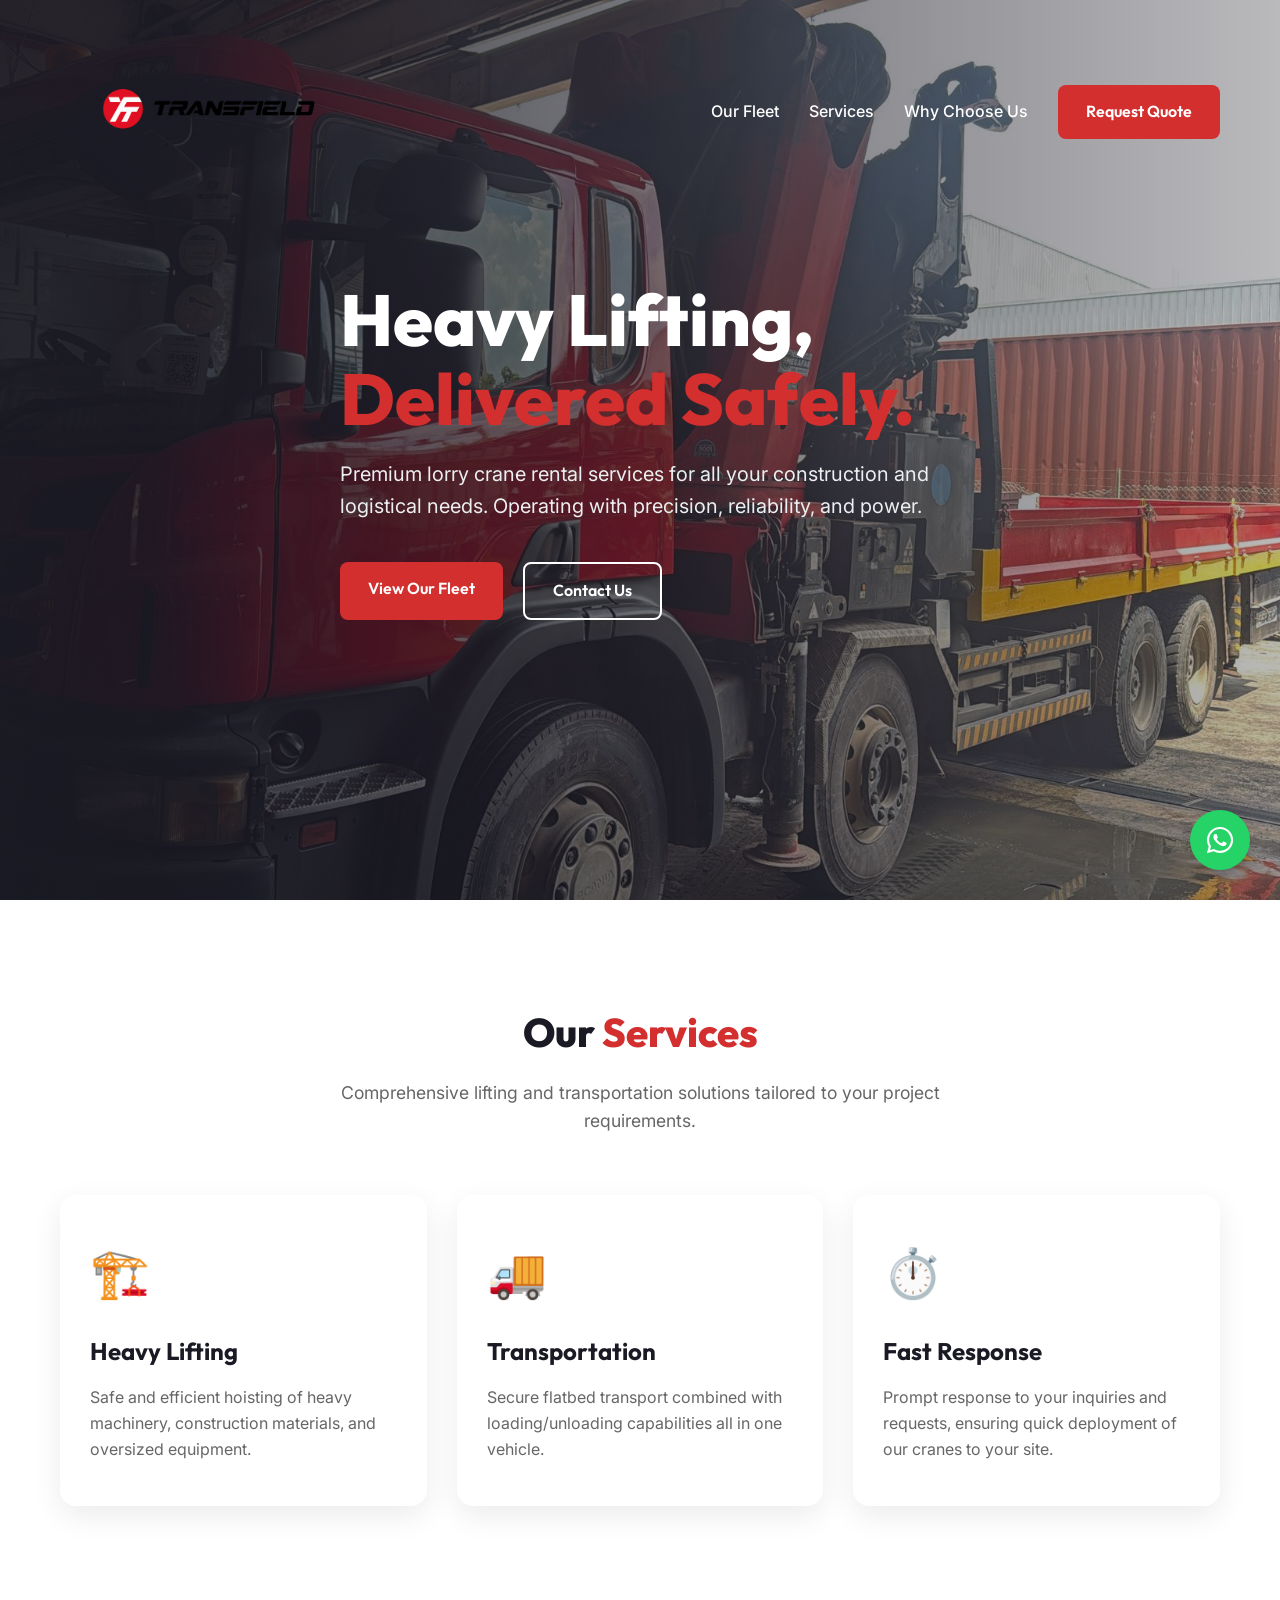
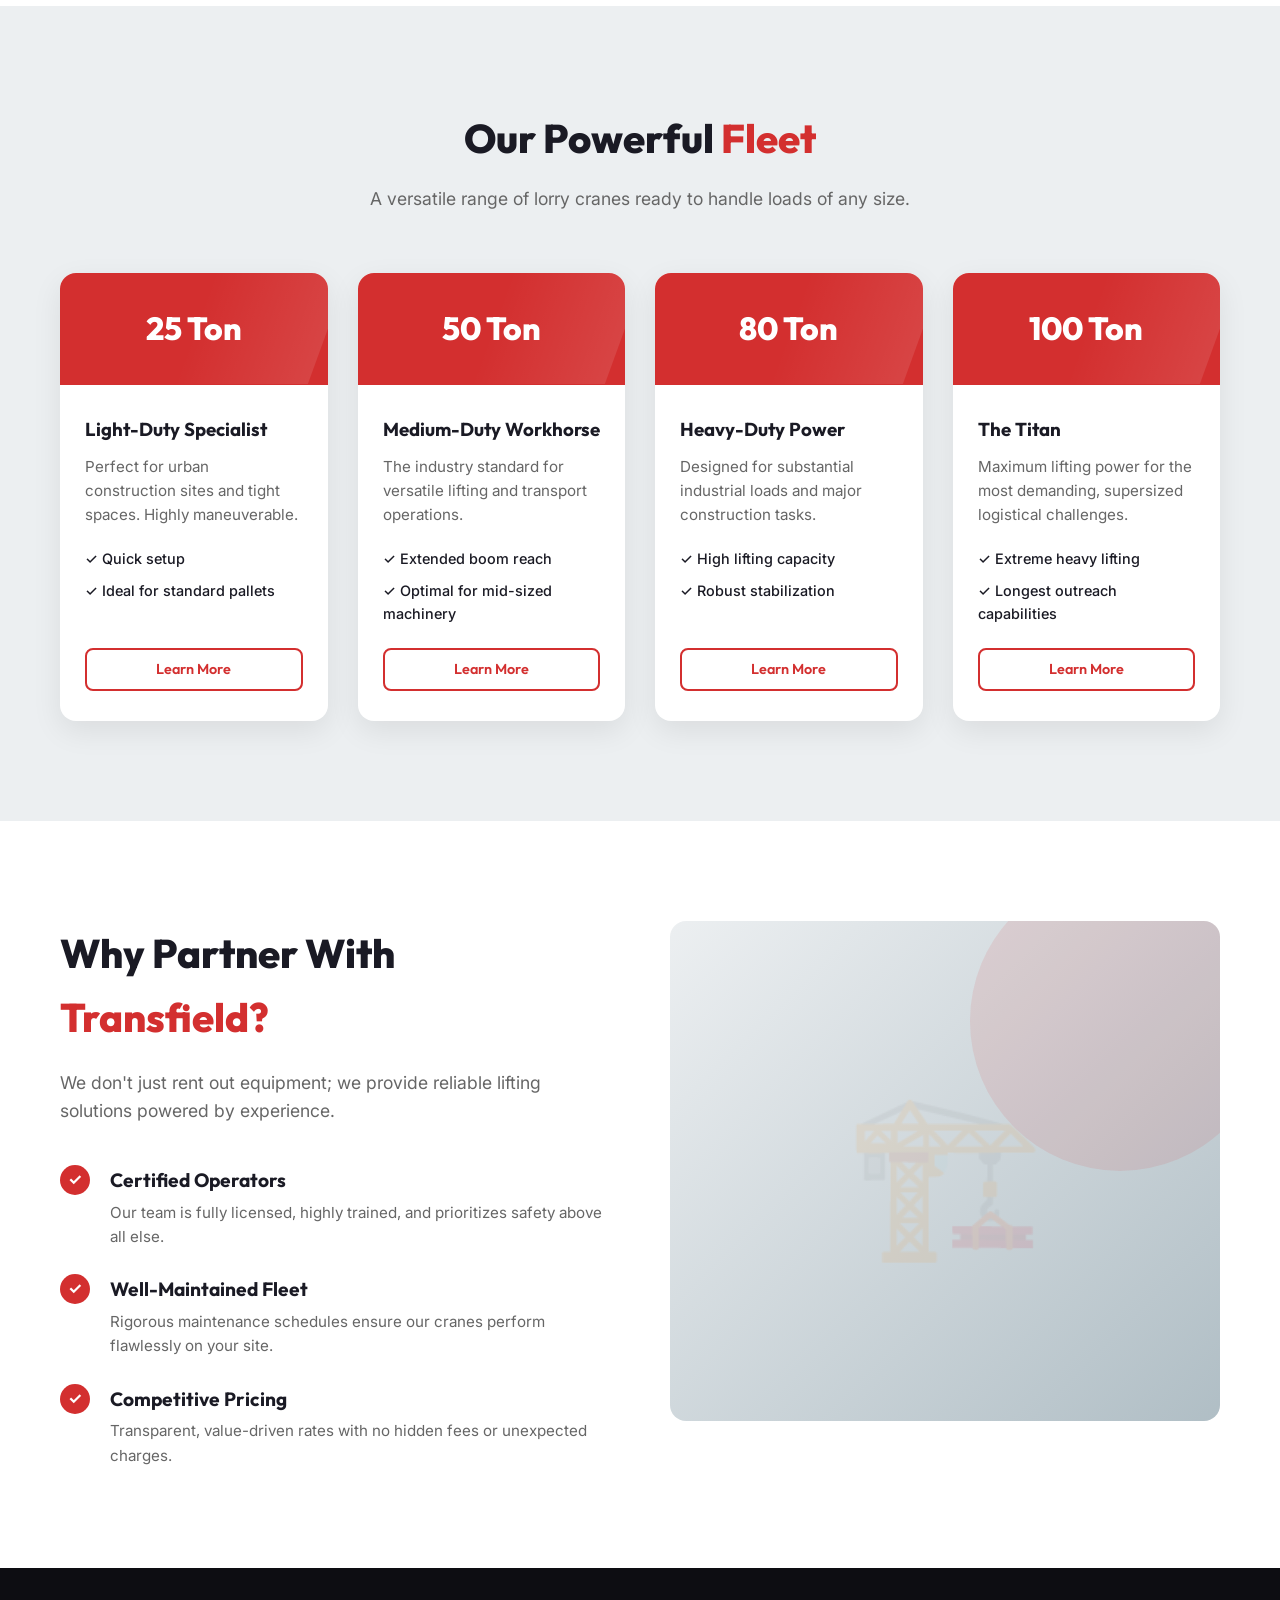
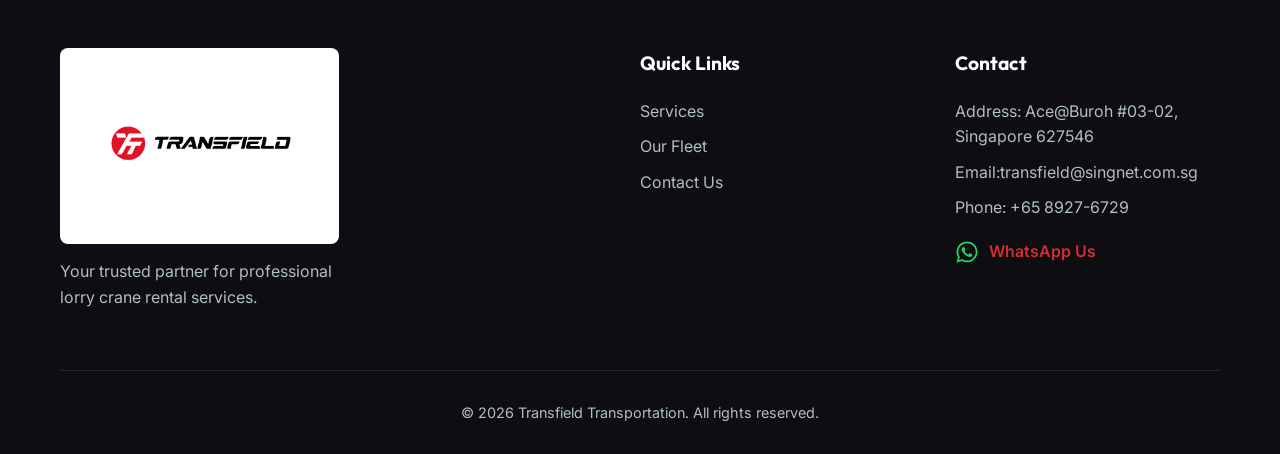
==== index.html @ 894b0e70 "Update index.html" ====
<!DOCTYPE html>
<html lang="en">

<head>
    <meta charset="UTF-8">
    <meta name="viewport" content="width=device-width, initial-scale=1.0">
    <title>Transfield Transportation - Premium Lorry Crane Rental</title>
    <meta name="description"
        content="Top-tier lorry crane rental services. We offer 25 Ton, 50 Ton, 80 Ton & 100 Ton lorry cranes for your heavy lifting and transportation needs.">
    <link
        href="https://fonts.googleapis.com/css2?family=Outfit:wght@300;400;600;800&family=Inter:wght@400;500;700&display=swap"
        rel="stylesheet">
    <link rel="icon" type="image/png" href="assets/Translogo.png">
    <link rel="stylesheet" href="styles.css">
</head>

<body>
    <!-- Navigation -->
    <nav class="navbar" id="navbar">
        <div class="container nav-container">
            <a href="index.html" class="logo">
                <img src="assets/Translogo.png" alt="Transfield Logo" class="logo-img">
            </a>
            <div class="nav-links">
                <a href="#fleet">Our Fleet</a>
                <a href="#services">Services</a>
                <a href="#why-us">Why Choose Us</a>
                <a href="quote.html" class="btn btn-primary">Request Quote</a>
            </div>
            <div class="hamburger" id="hamburger">
                <span></span>
                <span></span>
                <span></span>
            </div>
        </div>
    </nav>

    <!-- Hero Section -->
    <header class="hero" id="home">
        <div class="hero-overlay"></div>
        <div class="container hero-content">
            <h1 class="fade-up">Heavy Lifting, <br><span class="text-red">Delivered Safely.</span></h1>
            <p class="fade-up delay-1">Premium lorry crane rental services for all your construction and logistical
                needs. Operating with precision, reliability, and power.</p>
            <div class="hero-buttons fade-up delay-2">
                <a href="#fleet" class="btn btn-primary">View Our Fleet</a>
                <a href="quote.html" class="btn btn-outline">Contact Us</a>
            </div>
        </div>
    </header>

    <!-- Services Section -->
    <section class="services section-padding" id="services">
        <div class="container">
            <div class="section-header text-center fade-in">
                <h2>Our <span class="text-red">Services</span></h2>
                <p>Comprehensive lifting and transportation solutions tailored to your project requirements.</p>
            </div>
            <div class="grid services-grid">
                <div class="card fade-up">
                    <div class="card-icon">🏗️</div>
                    <h3>Heavy Lifting</h3>
                    <p>Safe and efficient hoisting of heavy machinery, construction materials, and oversized equipment.
                    </p>
                </div>
                <div class="card fade-up delay-1">
                    <div class="card-icon">🚚</div>
                    <h3>Transportation</h3>
                    <p>Secure flatbed transport combined with loading/unloading capabilities all in one vehicle.</p>
                </div>
                <div class="card fade-up delay-2">
                    <div class="card-icon">⏱️</div>
                    <h3>Fast Response</h3>
                    <p>Prompt response to your inquiries and requests, ensuring quick deployment of our cranes to your
                        site.</p>
                </div>
            </div>
        </div>
    </section>

    <!-- Fleet Section -->
    <section class="fleet section-padding bg-light" id="fleet">
        <div class="container">
            <div class="section-header text-center fade-in">
                <h2>Our Powerful <span class="text-red">Fleet</span></h2>
                <p>A versatile range of lorry cranes ready to handle loads of any size.</p>
            </div>
            <div class="grid fleet-grid">
                <div class="fleet-card fade-up">
                    <div class="fleet-tonnage">25 Ton</div>
                    <div class="fleet-details">
                        <h3>Light-Duty Specialist</h3>
                        <p>Perfect for urban construction sites and tight spaces. Highly maneuverable.</p>
                        <ul class="fleet-specs">
                            <li>✓ Quick setup</li>
                            <li>✓ Ideal for standard pallets</li>
                        </ul>
                        <div style="margin-top: auto; padding-top: 15px;">
                            <a href="25-ton.html" class="btn btn-outline"
                                style="color: var(--clr-primary); border-color: var(--clr-primary); padding: 8px 16px; font-size: 0.9rem; width: 100%; text-align: center;">Learn
                                More</a>
                        </div>
                    </div>
                </div>
                <div class="fleet-card fade-up delay-1">
                    <div class="fleet-tonnage">50 Ton</div>
                    <div class="fleet-details">
                        <h3>Medium-Duty Workhorse</h3>
                        <p>The industry standard for versatile lifting and transport operations.</p>
                        <ul class="fleet-specs">
                            <li>✓ Extended boom reach</li>
                            <li>✓ Optimal for mid-sized machinery</li>
                        </ul>
                        <div style="margin-top: auto; padding-top: 15px;">
                            <a href="50-ton.html" class="btn btn-outline"
                                style="color: var(--clr-primary); border-color: var(--clr-primary); padding: 8px 16px; font-size: 0.9rem; width: 100%; text-align: center;">Learn
                                More</a>
                        </div>
                    </div>
                </div>
                <div class="fleet-card fade-up delay-2">
                    <div class="fleet-tonnage">80 Ton</div>
                    <div class="fleet-details">
                        <h3>Heavy-Duty Power</h3>
                        <p>Designed for substantial industrial loads and major construction tasks.</p>
                        <ul class="fleet-specs">
                            <li>✓ High lifting capacity</li>
                            <li>✓ Robust stabilization</li>
                        </ul>
                        <div style="margin-top: auto; padding-top: 15px;">
                            <a href="80-ton.html" class="btn btn-outline"
                                style="color: var(--clr-primary); border-color: var(--clr-primary); padding: 8px 16px; font-size: 0.9rem; width: 100%; text-align: center;">Learn
                                More</a>
                        </div>
                    </div>
                </div>
                <div class="fleet-card fade-up delay-3">
                    <div class="fleet-tonnage">100 Ton</div>
                    <div class="fleet-details">
                        <h3>The Titan</h3>
                        <p>Maximum lifting power for the most demanding, supersized logistical challenges.</p>
                        <ul class="fleet-specs">
                            <li>✓ Extreme heavy lifting</li>
                            <li>✓ Longest outreach capabilities</li>
                        </ul>
                        <div style="margin-top: auto; padding-top: 15px;">
                            <a href="100-ton.html" class="btn btn-outline"
                                style="color: var(--clr-primary); border-color: var(--clr-primary); padding: 8px 16px; font-size: 0.9rem; width: 100%; text-align: center;">Learn
                                More</a>
                        </div>
                    </div>
                </div>
            </div>
        </div>
    </section>

    <!-- Why Choose Us -->
    <section class="why-us section-padding" id="why-us">
        <div class="container">
            <div class="grid why-grid items-center">
                <div class="why-content fade-in">
                    <h2>Why Partner With <br><span class="text-red">Transfield?</span></h2>
                    <p>We don't just rent out equipment; we provide reliable lifting solutions powered by experience.
                    </p>
                    <ul class="why-list">
                        <li>
                            <div class="check-icon">✓</div>
                            <div>
                                <h4>Certified Operators</h4>
                                <p>Our team is fully licensed, highly trained, and prioritizes safety above all else.
                                </p>
                            </div>
                        </li>
                        <li>
                            <div class="check-icon">✓</div>
                            <div>
                                <h4>Well-Maintained Fleet</h4>
                                <p>Rigorous maintenance schedules ensure our cranes perform flawlessly on your site.</p>
                            </div>
                        </li>
                        <li>
                            <div class="check-icon">✓</div>
                            <div>
                                <h4>Competitive Pricing</h4>
                                <p>Transparent, value-driven rates with no hidden fees or unexpected charges.</p>
                            </div>
                        </li>
                    </ul>
                </div>
                <div class="why-image fade-up delay-1">
                    <!-- Placeholder for a secondary image or abstract graphic -->
                    <div class="image-placeholder">
                        <div class="circle-graphic"></div>
                        <div class="crane-silhouette">🏗️</div>
                    </div>
                </div>
            </div>
        </div>
    </section>


    <!-- Footer -->
    <footer class="footer">
        <div class="container">
            <div class="footer-grid">
                <div class="footer-brand">
                    <img src="assets/Translogo.png" alt="Transfield Logo" class="footer-logo">
                    <p>Your trusted partner for professional lorry crane rental services.</p>
                </div>
                <div class="footer-links">
                    <h4>Quick Links</h4>
                    <a href="#services">Services</a>
                    <a href="#fleet">Our Fleet</a>
                    <a href="quote.html">Contact Us</a>
                </div>
                <div class="footer-contact">
                    <h4>Contact</h4>
                    <p>Address: Ace@Buroh #03-02, Singapore 627546</p>
                    <p>Email:transfield@singnet.com.sg</p>
                    <p>Phone: +65 8927-6729</p>
                    <p><a href="https://api.whatsapp.com/send?phone=6589276729" target="_blank" class="whatsapp-link">
                            <svg class="whatsapp-icon" xmlns="http://www.w3.org/2000/svg" viewBox="0 0 448 512"
                                fill="#25D366">
                                <path
                                    d="M380.9 97.1C339 55.1 283.2 32 223.9 32c-122.4 0-222 99.6-222 222 0 39.1 10.2 77.3 29.6 111L0 480l117.7-30.9c32.4 17.7 68.9 27 106.1 27h.1c122.3 0 224.1-99.6 224.1-222 0-59.3-25.2-115-67.1-157zm-157 341.6c-33.2 0-65.7-8.9-94-25.7l-6.7-4-69.8 18.3L72 359.2l-4.4-7c-18.5-29.4-28.2-63.3-28.2-98.2 0-101.7 82.8-184.5 184.6-184.5 49.3 0 95.6 19.2 130.4 54.1 34.8 34.9 56.2 81.2 56.1 130.5 0 101.8-84.9 184.6-186.6 184.6zm101.2-138.2c-5.5-2.8-32.8-16.2-37.9-18-5.1-1.9-8.8-2.8-12.5 2.8-3.7 5.6-14.3 18-17.6 21.8-3.2 3.7-6.5 4.2-12 1.4-32.6-16.3-54-29.1-75.5-66-5.7-9.8 5.7-9.1 16.3-30.3 1.8-3.7.9-6.9-.5-9.7-1.4-2.8-12.5-30.1-17.1-41.2-4.5-10.8-9.1-9.3-12.5-9.5-3.2-.2-6.9-.2-10.6-.2-3.7 0-9.7 1.4-14.8 6.9-5.1 5.6-19.4 19-19.4 46.3 0 27.3 19.9 53.7 22.6 57.4 2.8 3.7 39.1 59.7 94.8 83.8 35.2 15.2 49 16.5 66.6 13.9 10.7-1.6 32.8-13.4 37.4-26.4 4.6-13 4.6-24.1 3.2-26.4-1.3-2.5-5-3.9-10.5-6.6z" />
                            </svg> WhatsApp Us</a></p>
                </div>
            </div>
            <div class="footer-bottom">
                <p>&copy; 2026 Transfield Transportation. All rights reserved.</p>
            </div>
        </div>
    </footer>

    <!-- Floating WhatsApp Button -->
    <a href="https://api.whatsapp.com/send?phone=6589276729" target="_blank" class="floating-whatsapp"
        aria-label="Chat with us on WhatsApp">
        <svg class="whatsapp-icon" xmlns="http://www.w3.org/2000/svg" viewBox="0 0 448 512" fill="#ffffff">
            <path
                d="M380.9 97.1C339 55.1 283.2 32 223.9 32c-122.4 0-222 99.6-222 222 0 39.1 10.2 77.3 29.6 111L0 480l117.7-30.9c32.4 17.7 68.9 27 106.1 27h.1c122.3 0 224.1-99.6 224.1-222 0-59.3-25.2-115-67.1-157zm-157 341.6c-33.2 0-65.7-8.9-94-25.7l-6.7-4-69.8 18.3L72 359.2l-4.4-7c-18.5-29.4-28.2-63.3-28.2-98.2 0-101.7 82.8-184.5 184.6-184.5 49.3 0 95.6 19.2 130.4 54.1 34.8 34.9 56.2 81.2 56.1 130.5 0 101.8-84.9 184.6-186.6 184.6zm101.2-138.2c-5.5-2.8-32.8-16.2-37.9-18-5.1-1.9-8.8-2.8-12.5 2.8-3.7 5.6-14.3 18-17.6 21.8-3.2 3.7-6.5 4.2-12 1.4-32.6-16.3-54-29.1-75.5-66-5.7-9.8 5.7-9.1 16.3-30.3 1.8-3.7.9-6.9-.5-9.7-1.4-2.8-12.5-30.1-17.1-41.2-4.5-10.8-9.1-9.3-12.5-9.5-3.2-.2-6.9-.2-10.6-.2-3.7 0-9.7 1.4-14.8 6.9-5.1 5.6-19.4 19-19.4 46.3 0 27.3 19.9 53.7 22.6 57.4 2.8 3.7 39.1 59.7 94.8 83.8 35.2 15.2 49 16.5 66.6 13.9 10.7-1.6 32.8-13.4 37.4-26.4 4.6-13 4.6-24.1 3.2-26.4-1.3-2.5-5-3.9-10.5-6.6z" />
        </svg>
    </a>

    <script src="script.js"></script>
</body>

</html>
---- styles.css ----
:root {
    /* Color Palette - Red & Silver theme */
    --clr-primary: #D32F2F;
    /* Deep Red */
    --clr-primary-hover: #B71C1C;
    --clr-silver: #B0BEC5;
    /* Silver/Grey */
    --clr-silver-dark: #78909C;
    --clr-silver-light: #ECEFF1;
    --clr-dark: #1A1A24;
    /* Deep Navy/Black for contrast */
    --clr-darker: #111118;
    --clr-white: #FFFFFF;
    --clr-text: #333333;
    --clr-text-light: #666666;

    /* Typography */
    --font-heading: 'Outfit', sans-serif;
    --font-body: 'Inter', sans-serif;

    /* Spacing & Layout */
    --transition: all 0.3s ease;
    --border-radius: 8px;
    --border-radius-lg: 16px;
    --box-shadow: 0 10px 30px rgba(0, 0, 0, 0.08);
}

* {
    margin: 0;
    padding: 0;
    box-sizing: border-box;
}

html {
    scroll-behavior: smooth;
}

body {
    font-family: var(--font-body);
    color: var(--clr-text);
    background-color: var(--clr-white);
    line-height: 1.6;
    overflow-x: hidden;
}

/* Utilities */
.container {
    max-width: 1200px;
    margin: 0 auto;
    padding: 0 20px;
}

.text-red {
    color: var(--clr-primary);
}

.text-silver {
    color: var(--clr-silver-dark);
}

.bg-light {
    background-color: var(--clr-silver-light);
}

.bg-dark {
    background-color: var(--clr-darker);
    color: var(--clr-white);
}

.text-center {
    text-align: center;
}

.section-padding {
    padding: 100px 0;
}

.section-header {
    margin-bottom: 60px;
}

.section-header h2 {
    font-family: var(--font-heading);
    font-size: 2.5rem;
    font-weight: 800;
    margin-bottom: 15px;
    color: var(--clr-dark);
}

.bg-dark .section-header h2 {
    color: var(--clr-white);
}

.section-header p {
    color: var(--clr-text-light);
    font-size: 1.1rem;
    max-width: 600px;
    margin: 0 auto;
}

.bg-dark .section-header p {
    color: var(--clr-silver);
}

.grid {
    display: grid;
    gap: 30px;
}

/* Buttons */
.btn {
    display: inline-block;
    padding: 14px 28px;
    border-radius: var(--border-radius);
    font-family: var(--font-heading);
    font-weight: 600;
    text-decoration: none;
    transition: var(--transition);
    cursor: pointer;
    border: none;
    font-size: 1rem;
}

.btn-primary {
    background-color: var(--clr-primary);
    color: var(--clr-white);
}

.btn-primary:hover {
    background-color: var(--clr-primary-hover);
    transform: translateY(-2px);
    box-shadow: 0 10px 20px rgba(211, 47, 47, 0.3);
}

.btn-outline {
    background-color: transparent;
    color: var(--clr-white);
    border: 2px solid var(--clr-white);
}

.btn-outline:hover {
    background-color: var(--clr-white);
    color: var(--clr-dark);
    transform: translateY(-2px);
}

/* Navigation */
.navbar {
    position: fixed;
    top: 0;
    left: 0;
    width: 100%;
    padding: 14px 0;
    z-index: 1000;
    transition: var(--transition);
}

.navbar.scrolled {
    background-color: rgba(26, 26, 36, 0.95);
    backdrop-filter: blur(10px);
    padding: 10px 0;
    box-shadow: 0 4px 20px rgba(0, 0, 0, 0.1);
}

.nav-container {
    display: flex;
    justify-content: space-between;
    align-items: center;
}

.logo {
    font-family: var(--font-heading);
    font-size: 1.5rem;
    font-weight: 800;
    text-decoration: none;
    display: flex;
    gap: 5px;
    align-items: center;
}

.logo-img {
    height: 196px;
    width: auto;
    max-width: 100%;
    display: block;
    transition: var(--transition);
}

.navbar.scrolled .logo-img {
    height: 154px;
}

.logo-red {
    color: var(--clr-primary);
}

.logo-silver {
    color: var(--clr-silver);
}

.navbar.scrolled .logo-silver {
    color: var(--clr-white);
}

.nav-links {
    display: flex;
    align-items: center;
    gap: 30px;
}

.nav-links a:not(.btn) {
    color: var(--clr-white);
    text-decoration: none;
    font-weight: 500;
    transition: var(--transition);
    position: relative;
}

.nav-links a:not(.btn)::after {
    content: '';
    position: absolute;
    bottom: -5px;
    left: 0;
    width: 0;
    height: 2px;
    background-color: var(--clr-primary);
    transition: var(--transition);
}

.nav-links a:not(.btn):hover::after {
    width: 100%;
}

.hamburger {
    display: none;
    cursor: pointer;
    flex-direction: column;
    gap: 6px;
}

.hamburger span {
    display: block;
    width: 30px;
    height: 3px;
    background-color: var(--clr-white);
    transition: var(--transition);
}

/* Hero Section */
.hero {
    height: 100vh;
    min-height: 600px;
    position: relative;
    display: flex;
    align-items: center;
    background-image: url('assets/XE1456B-4.jpeg');
    background-color: #1A1A24;
    background-size: cover;
    background-position: center center;
    background-repeat: no-repeat;
}

.hero-overlay {
    position: absolute;
    top: 0;
    left: 0;
    width: 100%;
    height: 100%;
    background: linear-gradient(to right, rgba(26, 26, 36, 0.9) 0%, rgba(26, 26, 36, 0.6) 50%, rgba(26, 26, 36, 0.3) 100%);
}

.hero-content {
    position: relative;
    z-index: 10;
    color: var(--clr-white);
    max-width: 800px;
}

.hero h1 {
    font-family: var(--font-heading);
    font-size: 4.5rem;
    font-weight: 800;
    line-height: 1.1;
    margin-bottom: 20px;
}

.hero p {
    font-size: 1.25rem;
    color: var(--clr-silver-light);
    margin-bottom: 40px;
    max-width: 600px;
}

.hero-buttons {
    display: flex;
    gap: 20px;
}

/* Services */
.services-grid {
    grid-template-columns: repeat(auto-fit, minmax(300px, 1fr));
}

.card {
    background: var(--clr-white);
    padding: 40px 30px;
    border-radius: var(--border-radius-lg);
    box-shadow: var(--box-shadow);
    transition: var(--transition);
    border-bottom: 4px solid transparent;
}

.card:hover {
    transform: translateY(-10px);
    border-bottom-color: var(--clr-primary);
}

.card-icon {
    font-size: 3rem;
    margin-bottom: 20px;
}

.card h3 {
    font-family: var(--font-heading);
    font-size: 1.5rem;
    margin-bottom: 15px;
    color: var(--clr-dark);
}

.card p {
    color: var(--clr-text-light);
}

/* Fleet Section */
.fleet-grid {
    grid-template-columns: repeat(auto-fit, minmax(250px, 1fr));
}

.fleet-card {
    background: var(--clr-white);
    border-radius: var(--border-radius-lg);
    overflow: hidden;
    box-shadow: var(--box-shadow);
    transition: var(--transition);
    position: relative;
    display: flex;
    flex-direction: column;
    height: 100%;
}

.fleet-card:hover {
    transform: scale(1.03);
}

.fleet-tonnage {
    background-color: var(--clr-primary);
    color: var(--clr-white);
    font-family: var(--font-heading);
    font-size: 2rem;
    font-weight: 800;
    padding: 30px 20px;
    text-align: center;
    position: relative;
    overflow: hidden;
}

.fleet-tonnage::after {
    content: '';
    position: absolute;
    top: 0;
    right: 0;
    bottom: 0;
    width: 50%;
    background: linear-gradient(to right, transparent, rgba(255, 255, 255, 0.1));
    transform: skewX(-20deg);
}

.fleet-details {
    padding: 30px 25px;
    display: flex;
    flex-direction: column;
    flex-grow: 1;
}

.fleet-details h3 {
    font-family: var(--font-heading);
    color: var(--clr-dark);
    margin-bottom: 10px;
}

.fleet-details p {
    color: var(--clr-text-light);
    font-size: 0.95rem;
    margin-bottom: 20px;
}

.fleet-specs {
    list-style: none;
    flex-grow: 1;
}

.fleet-specs li {
    font-size: 0.9rem;
    color: var(--clr-dark);
    margin-bottom: 8px;
    font-weight: 500;
}

/* Why Us */
.why-grid {
    grid-template-columns: 1fr 1fr;
    gap: 60px;
}

.why-content h2 {
    font-family: var(--font-heading);
    font-size: 2.5rem;
    font-weight: 800;
    margin-bottom: 20px;
    color: var(--clr-dark);
}

.why-content>p {
    color: var(--clr-text-light);
    font-size: 1.1rem;
    margin-bottom: 40px;
}

.why-list {
    list-style: none;
    display: flex;
    flex-direction: column;
    gap: 25px;
}

.why-list li {
    display: flex;
    gap: 20px;
}

.check-icon {
    background-color: var(--clr-primary);
    color: var(--clr-white);
    width: 30px;
    height: 30px;
    border-radius: 50%;
    display: flex;
    align-items: center;
    justify-content: center;
    font-weight: bold;
    flex-shrink: 0;
}

.why-list h4 {
    font-family: var(--font-heading);
    color: var(--clr-dark);
    font-size: 1.2rem;
    margin-bottom: 5px;
}

.why-list p {
    color: var(--clr-text-light);
    font-size: 0.95rem;
}

.image-placeholder {
    width: 100%;
    height: 500px;
    background: linear-gradient(135deg, var(--clr-silver-light) 0%, var(--clr-silver) 100%);
    border-radius: var(--border-radius-lg);
    position: relative;
    display: flex;
    align-items: center;
    justify-content: center;
    overflow: hidden;
}

.circle-graphic {
    position: absolute;
    width: 300px;
    height: 300px;
    border-radius: 50%;
    background-color: var(--clr-primary);
    opacity: 0.1;
    top: -50px;
    right: -50px;
}

.crane-silhouette {
    font-size: 10rem;
    color: rgba(26, 26, 36, 0.1);
    z-index: 1;
}

/* Contact Form */
.contact-form-wrapper {
    max-width: 800px;
    margin: 0 auto;
    background: var(--clr-white);
    padding: 50px;
    border-radius: var(--border-radius-lg);
    box-shadow: 0 20px 40px rgba(0, 0, 0, 0.2);
}

.contact-form {
    display: grid;
    grid-template-columns: 1fr 1fr;
    gap: 20px;
}

.form-group {
    display: flex;
    flex-direction: column;
    gap: 8px;
}

.full-width {
    grid-column: 1 / -1;
}

.form-group label {
    font-weight: 500;
    color: var(--clr-dark);
    font-size: 0.95rem;
}

.form-group input,
.form-group select,
.form-group textarea {
    padding: 15px;
    border: 1px solid var(--clr-silver);
    border-radius: var(--border-radius);
    font-family: var(--font-body);
    font-size: 1rem;
    transition: var(--transition);
    background-color: var(--clr-silver-light);
}

.form-group input:focus,
.form-group select:focus,
.form-group textarea:focus {
    outline: none;
    border-color: var(--clr-primary);
    background-color: var(--clr-white);
    box-shadow: 0 0 0 3px rgba(211, 47, 47, 0.1);
}

.btn-submit {
    margin-top: 10px;
    font-size: 1.1rem;
}

/* Footer */
.footer {
    background-color: #0d0d12;
    color: var(--clr-silver);
    padding: 80px 0 30px;
}

.footer-grid {
    display: grid;
    grid-template-columns: 2fr 1fr 1fr;
    gap: 50px;
    margin-bottom: 60px;
}

.footer-logo {
    height: 196px;
    width: auto;
    max-width: 100%;
    margin-bottom: 15px;
    display: block;
    background-color: var(--clr-white);
    padding: 15px;
    border-radius: 8px;
}

.footer-brand p {
    max-width: 300px;
}

.footer-links h4,
.footer-contact h4 {
    color: var(--clr-white);
    font-family: var(--font-heading);
    font-size: 1.2rem;
    margin-bottom: 20px;
}

.footer-links a {
    display: block;
    color: var(--clr-silver);
    text-decoration: none;
    margin-bottom: 10px;
    transition: var(--transition);
}

.footer-links a:hover {
    color: var(--clr-primary);
    transform: translateX(5px);
}

.footer-contact p {
    margin-bottom: 10px;
}

.footer-bottom {
    text-align: center;
    padding-top: 30px;
    border-top: 1px solid rgba(255, 255, 255, 0.1);
    font-size: 0.9rem;
}

/* Animations */
.fade-up {
    opacity: 0;
    transform: translateY(30px);
    transition: opacity 0.8s ease, transform 0.8s ease;
}

.fade-in {
    opacity: 0;
    transition: opacity 1s ease;
}

.fade-up.visible,
.fade-in.visible {
    opacity: 1;
    transform: translateY(0);
}

.delay-1 {
    transition-delay: 0.2s;
}

.delay-2 {
    transition-delay: 0.4s;
}

.delay-3 {
    transition-delay: 0.6s;
}

/* Responsive */
@media (max-width: 992px) {
    .hero h1 {
        font-size: 3.5rem;
    }

    .why-grid {
        grid-template-columns: 1fr;
    }

    .footer-grid {
        grid-template-columns: 1fr 1fr;
    }
}

@media (max-width: 768px) {
    .nav-links {
        position: absolute;
        top: 100%;
        left: 0;
        width: 100%;
        background-color: var(--clr-dark);
        flex-direction: column;
        padding: 30px 0;
        clip-path: polygon(0 0, 100% 0, 100% 0, 0 0);
        transition: clip-path 0.4s ease;
    }

    .nav-links.active {
        clip-path: polygon(0 0, 100% 0, 100% 100%, 0 100%);
    }

    .hamburger {
        display: flex;
    }

    .hamburger.active span:nth-child(1) {
        transform: translateY(9px) rotate(45deg);
    }

    .hamburger.active span:nth-child(2) {
        opacity: 0;
    }

    .hamburger.active span:nth-child(3) {
        transform: translateY(-9px) rotate(-45deg);
    }

    .hero h1 {
        font-size: 2.8rem;
    }

    .hero-buttons {
        flex-direction: column;
    }

    .contact-form {
        grid-template-columns: 1fr;
    }

    .footer-grid {
        grid-template-columns: 1fr;
        gap: 30px;
    }

    .contact-form-wrapper {
        padding: 30px 20px;
    }
}

/* WhatsApp Link Styling */
.whatsapp-link {
    color: var(--clr-primary);
    text-decoration: none;
    font-weight: 600;
    transition: var(--transition);
    display: inline-block;
}

.whatsapp-link:hover {
    color: var(--clr-primary-hover);
    transform: translateX(4px);
}

.contact-methods {
    text-align: center;
    margin-bottom: 25px;
    padding: 15px;
    background-color: rgba(211, 47, 47, 0.05);
    border-radius: var(--border-radius);
}

.contact-alternative {
    font-size: 0.95rem;
    color: var(--clr-text);
}

.footer-contact a.whatsapp-link {
    display: inline-flex;
    align-items: center;
    gap: 10px;
    margin-top: 8px;
}

.whatsapp-icon {
    width: 24px;
    height: 24px;
    display: block;
}

.floating-whatsapp {
    position: fixed;
    bottom: 30px;
    right: 30px;
    background-color: #25D366;
    color: white;
    width: 60px;
    height: 60px;
    border-radius: 50%;
    display: flex;
    align-items: center;
    justify-content: center;
    box-shadow: 0 4px 12px rgba(0, 0, 0, 0.15);
    z-index: 1000;
    transition: transform 0.3s ease, background-color 0.3s ease;
}

.floating-whatsapp .whatsapp-icon {
    width: 30px;
    height: 30px;
}

.floating-whatsapp:hover {
    background-color: #1EBE5D;
    transform: scale(1.1);
}

@media (max-width: 768px) {
    .floating-whatsapp {
        bottom: 20px;
        right: 20px;
        width: 50px;
        height: 50px;
    }
}

/* Individual Crane Pages */
.page-hero {
    height: 60vh;
    min-height: 400px;
    position: relative;
    display: flex;
    align-items: center;
    justify-content: center;
    background-color: #1A1A24;
    background-image: url('./XE1456B-4.jpeg');
    background-size: cover;
    background-position: center center;
    background-repeat: no-repeat;
    text-align: center;
}

.page-hero-overlay {
    position: absolute;
    top: 0;
    left: 0;
    width: 100%;
    height: 100%;
    background: rgba(26, 26, 36, 0.8);
}

.page-hero .hero-content {
    margin: 0 auto;
    display: flex;
    flex-direction: column;
    align-items: center;
}

.crane-specs {
    background-color: var(--clr-white);
}

.spec-list {
    list-style: none;
    font-size: 1.1rem;
    line-height: 2;
    margin-top: 20px;
}

.spec-list li {
    border-bottom: 1px solid var(--clr-silver-light);
    padding: 15px 0;
    display: flex;
    justify-content: space-between;
    align-items: center;
}

.spec-list li:last-child {
    border-bottom: none;
}

.spec-list li strong {
    color: var(--clr-dark);
    font-weight: 600;
}

.spec-list li span {
    color: var(--clr-text-light);
    text-align: right;
}
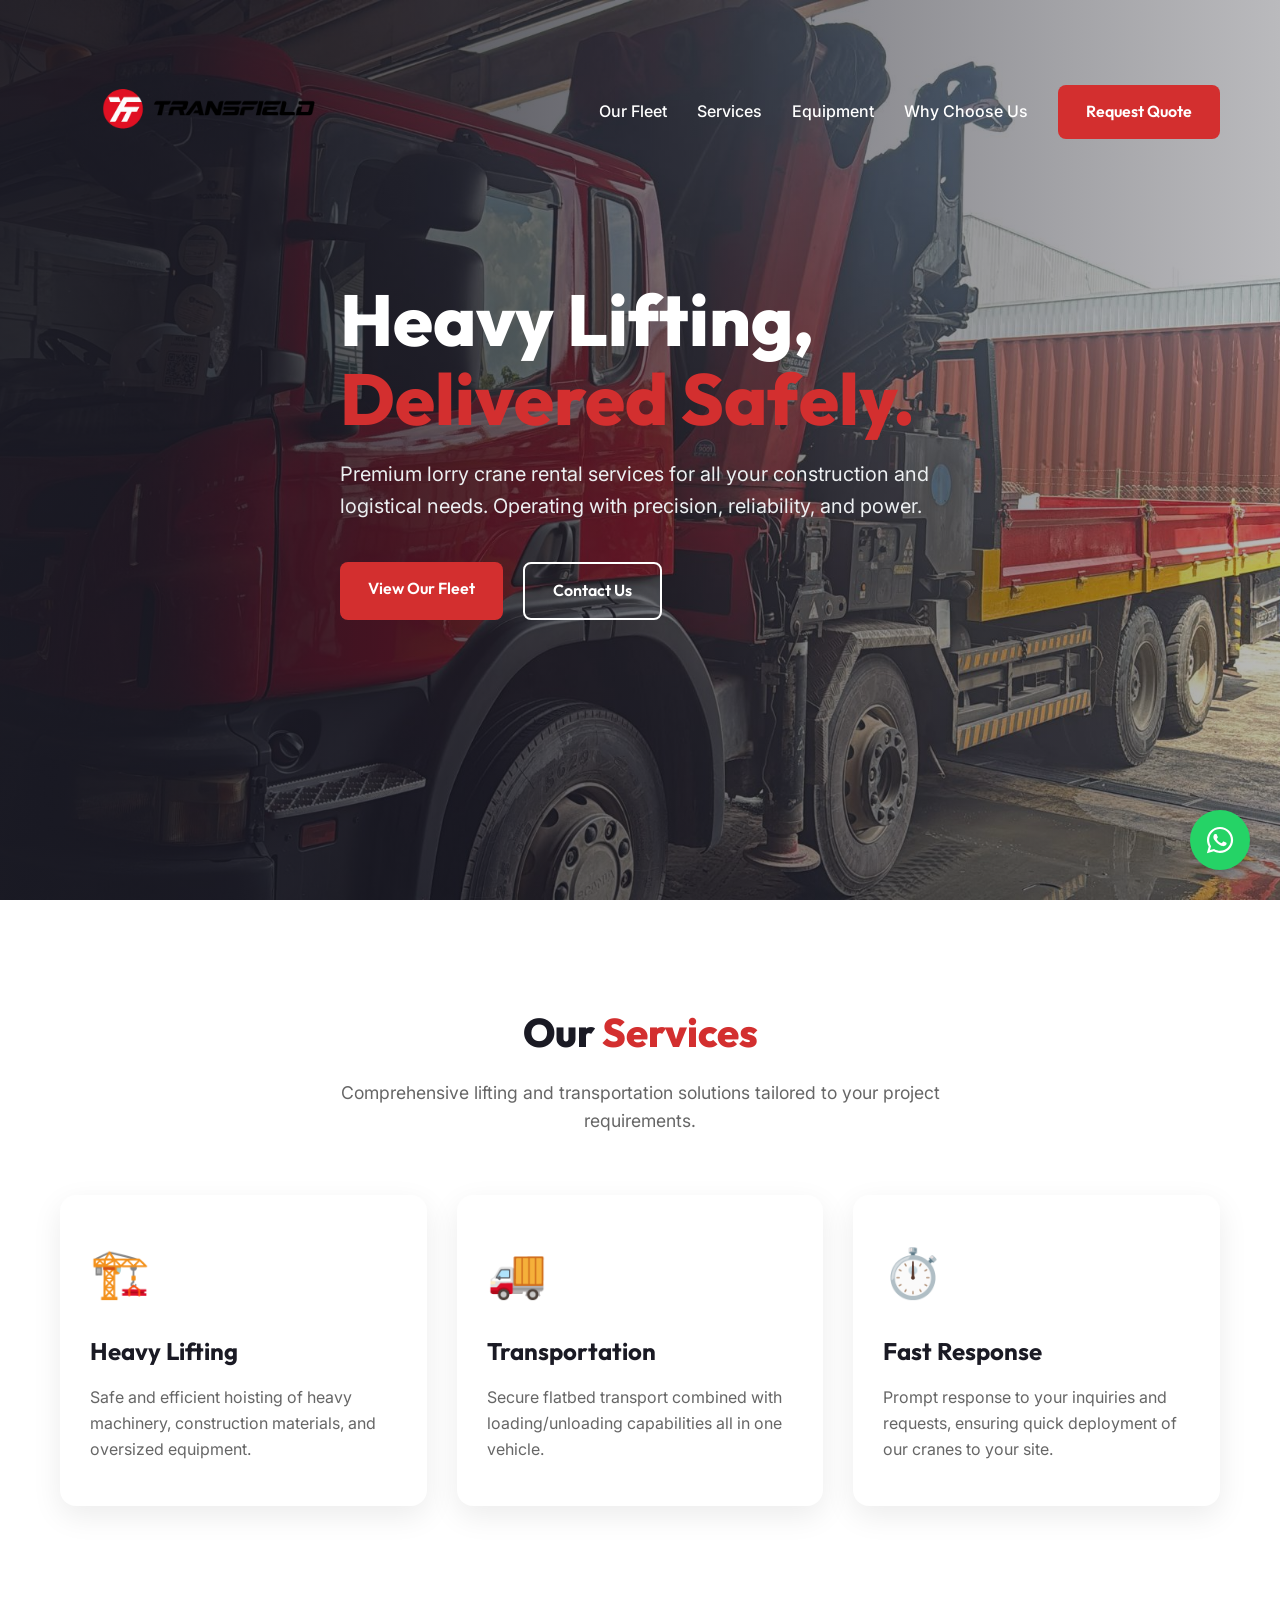
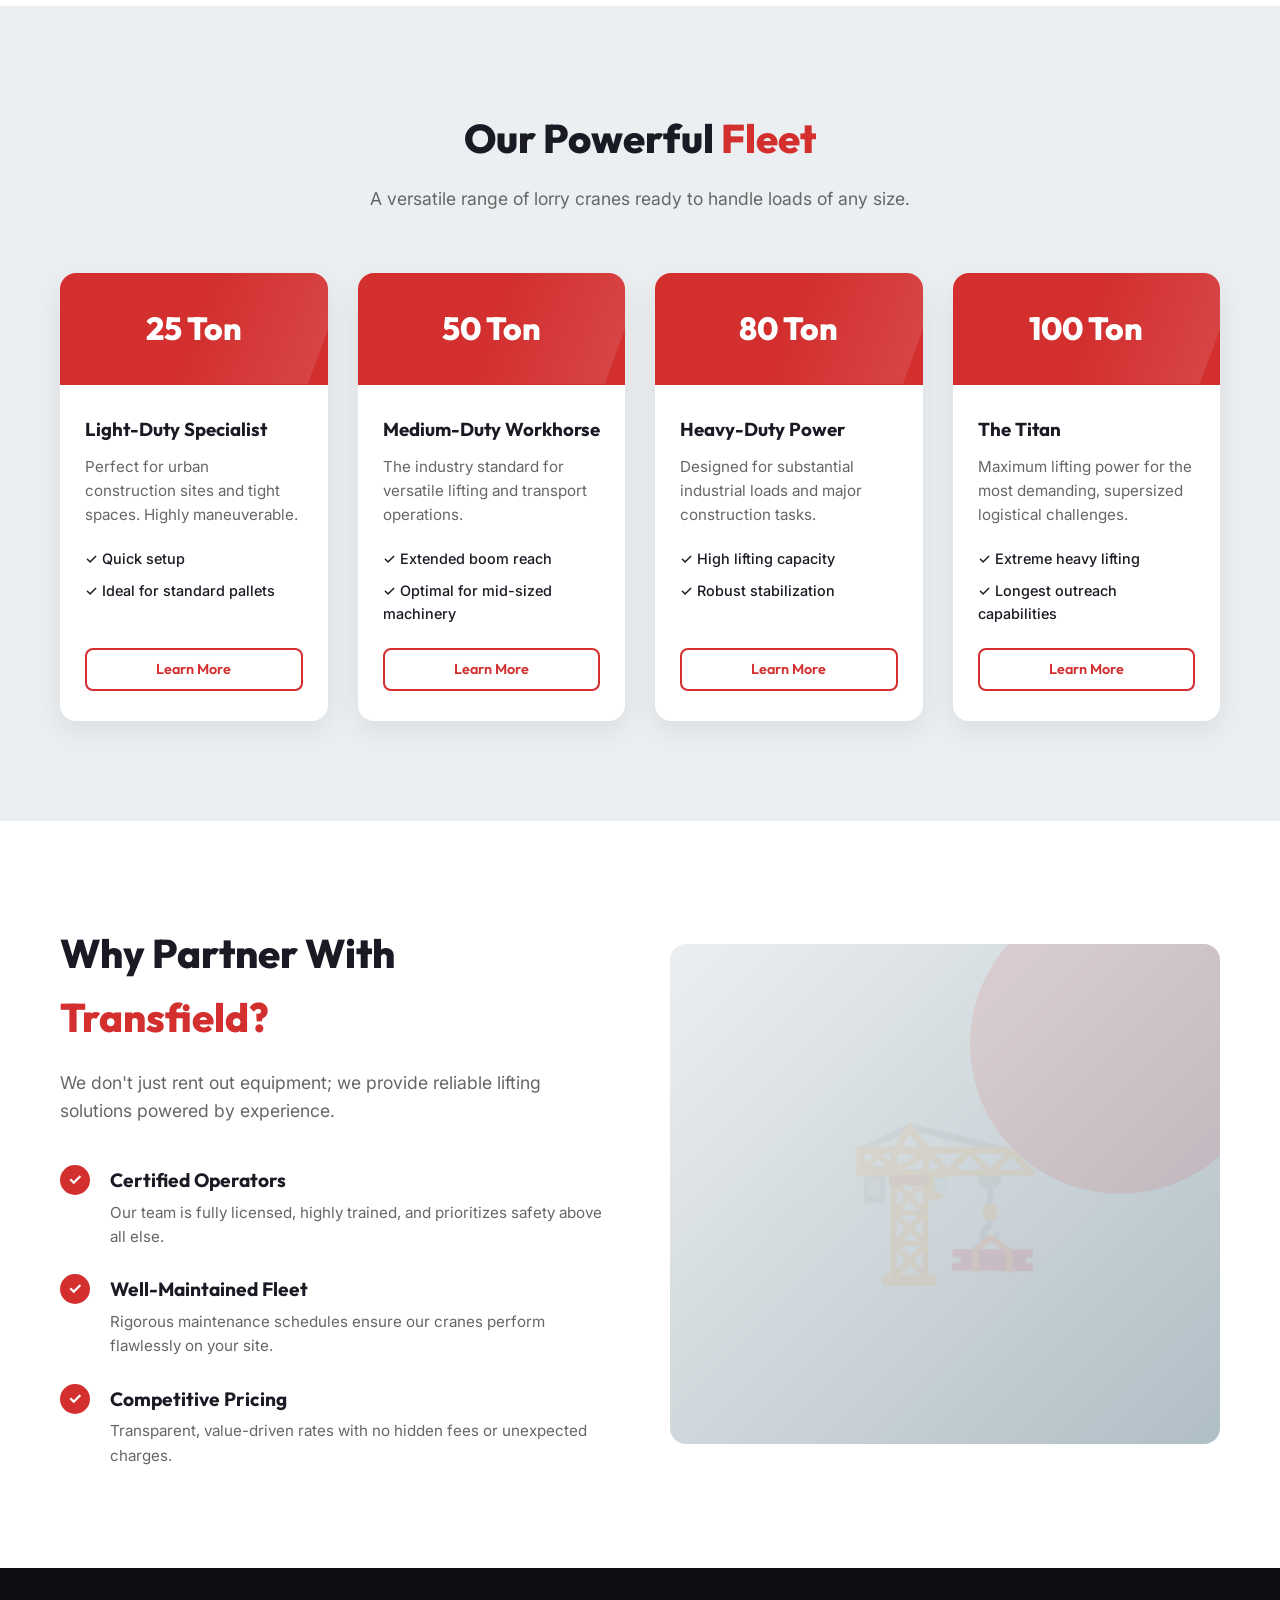
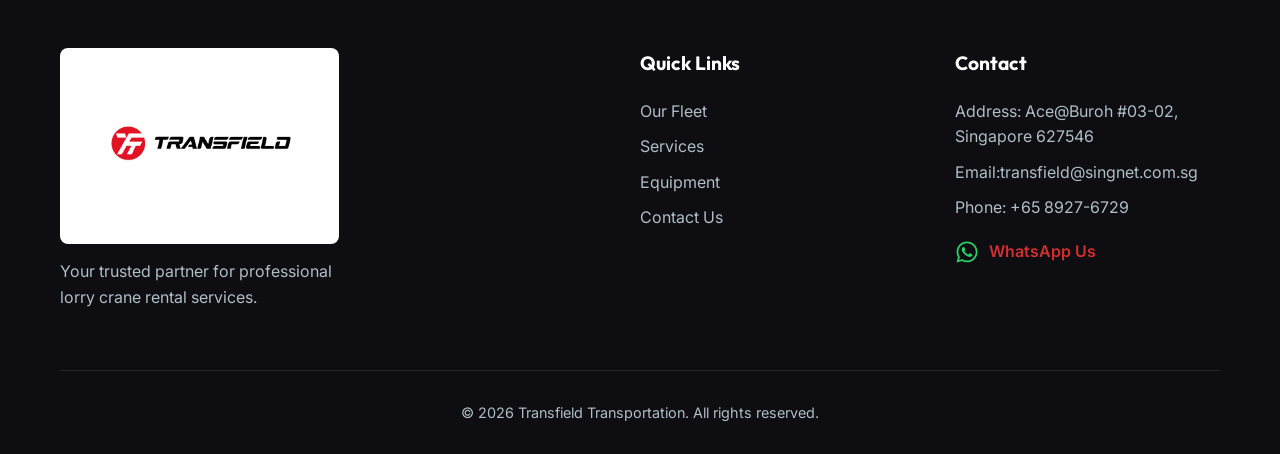
==== commit f7942a1d: "Update index.html" ====
--- a/index.html
+++ b/index.html
@@ -24,6 +24,7 @@
             <div class="nav-links">
                 <a href="#fleet">Our Fleet</a>
                 <a href="#services">Services</a>
+                <a href="Equipment.html">Equipment</a>
                 <a href="#why-us">Why Choose Us</a>
                 <a href="quote.html" class="btn btn-primary">Request Quote</a>
             </div>
@@ -209,8 +210,9 @@
                 </div>
                 <div class="footer-links">
                     <h4>Quick Links</h4>
+                    <a href="#fleet">Our Fleet</a>
                     <a href="#services">Services</a>
-                    <a href="#fleet">Our Fleet</a>
+                    <a href="equipment.html">Equipment</a>
                     <a href="quote.html">Contact Us</a>
                 </div>
                 <div class="footer-contact">
--- a/styles.css
+++ b/styles.css
@@ -851,3 +851,176 @@
     color: var(--clr-text-light);
     text-align: right;
 }
+
+/* SLIDER for Photo of Crane */
+.slider-container {
+    width: 100%;
+    max-width: 700px;
+}
+
+/* EACH SLIDE */
+.slide {
+    display: none;
+}
+
+.slide.active {
+    display: block;
+}
+
+/* IMAGE */
+.crane-photo {
+    width: 100%;
+    height: 550px;
+    object-fit: cover;
+    border-radius: 35px;
+    display: block;
+}
+
+/* CONTROLS BELOW IMAGE */
+.slider-controls {
+    display: flex;
+    justify-content: center;
+    align-items: center;
+    gap: 22px;
+    margin-top: 25px;
+}
+
+/* BUTTONS */
+.slider-btn {
+    width: 58px;
+    height: 58px;
+    border: none;
+    border-radius: 50%;
+    background: #e8e8e8;
+    color: #666;
+    font-size: 28px;
+    cursor: pointer;
+    transition: 0.3s ease;
+}
+
+.slider-btn:hover {
+    background: #d9d9d9;
+}
+
+/* DOT CONTAINER */
+.dots {
+    display: flex;
+    align-items: center;
+    gap: 12px;
+    background: #e8e8e8;
+    padding: 16px 28px;
+    border-radius: 50px;
+}
+
+/* DOTS */
+.dot {
+    width: 12px;
+    height: 12px;
+    background: #9a9a9a;
+    border-radius: 50%;
+    transition: 0.3s;
+}
+
+.dot.active {
+    background: #333;
+}
+
+/* MAKE IMAGE + INFO SIDE BY SIDE */
+.why-grid {
+    display: grid;
+    grid-template-columns: 1fr 1fr;
+    gap: 60px;
+    align-items: center;
+}
+
+/* IMAGE */
+.crane-photo {
+    width: 100%;
+    height: 520px;
+    object-fit: cover;
+    border-radius: 30px;
+    display: block;
+}
+
+/* SLIDER */
+.slider-container {
+    width: 100%;
+}
+
+/* SLIDES */
+.slide {
+    display: none;
+}
+
+.slide.active {
+    display: block;
+}
+
+/* CONTROLS */
+.slider-controls {
+    display: flex;
+    justify-content: center;
+    align-items: center;
+    gap: 22px;
+    margin-top: 25px;
+}
+
+/* BUTTONS */
+.slider-btn {
+    width: 58px;
+    height: 58px;
+    border: none;
+    border-radius: 50%;
+    background: #e8e8e8;
+    font-size: 28px;
+    cursor: pointer;
+}
+
+/* DOTS */
+.dots {
+    display: flex;
+    gap: 12px;
+    background: #e8e8e8;
+    padding: 16px 28px;
+    border-radius: 50px;
+}
+
+.dot {
+    width: 12px;
+    height: 12px;
+    background: #999;
+    border-radius: 50%;
+}
+
+.dot.active {
+    background: #222;
+}
+
+/* MOBILE */
+@media (max-width: 768px) {
+
+    .why-grid {
+        grid-template-columns: 1fr;
+    }
+
+   .crane-photo {
+    width: 100%;
+    aspect-ratio: 16 / 10; /* keeps image box natural */
+    object-fit: cover;
+    object-position: center;
+    border-radius: 30px;
+    display: block;
+}
+}
+.crane-photo-2 {
+    object-fit: cover;
+    object-position: center center;
+    background: #f2f2f2;
+    padding: 6px;
+}
+.why-grid {
+    display: grid;
+    grid-template-columns: 1fr 1fr;
+    gap: 60px;
+    align-items: center;
+}
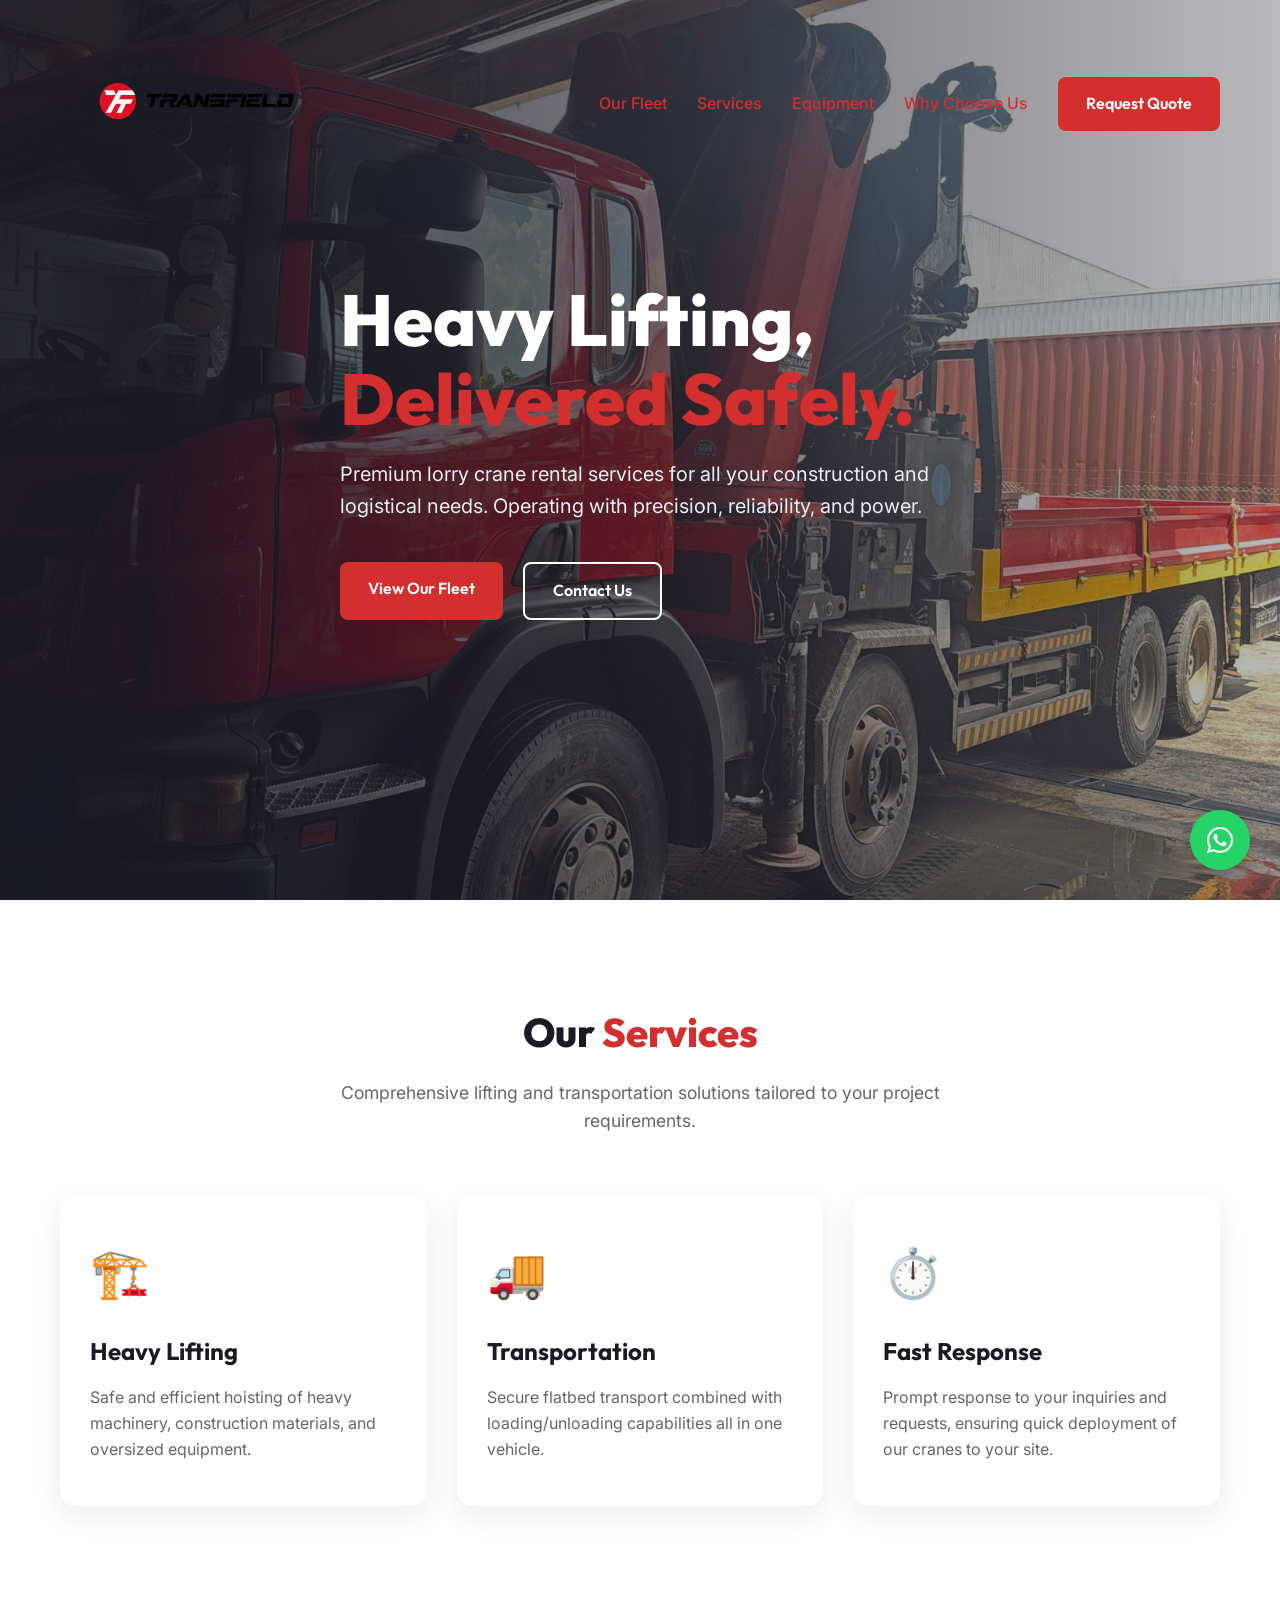
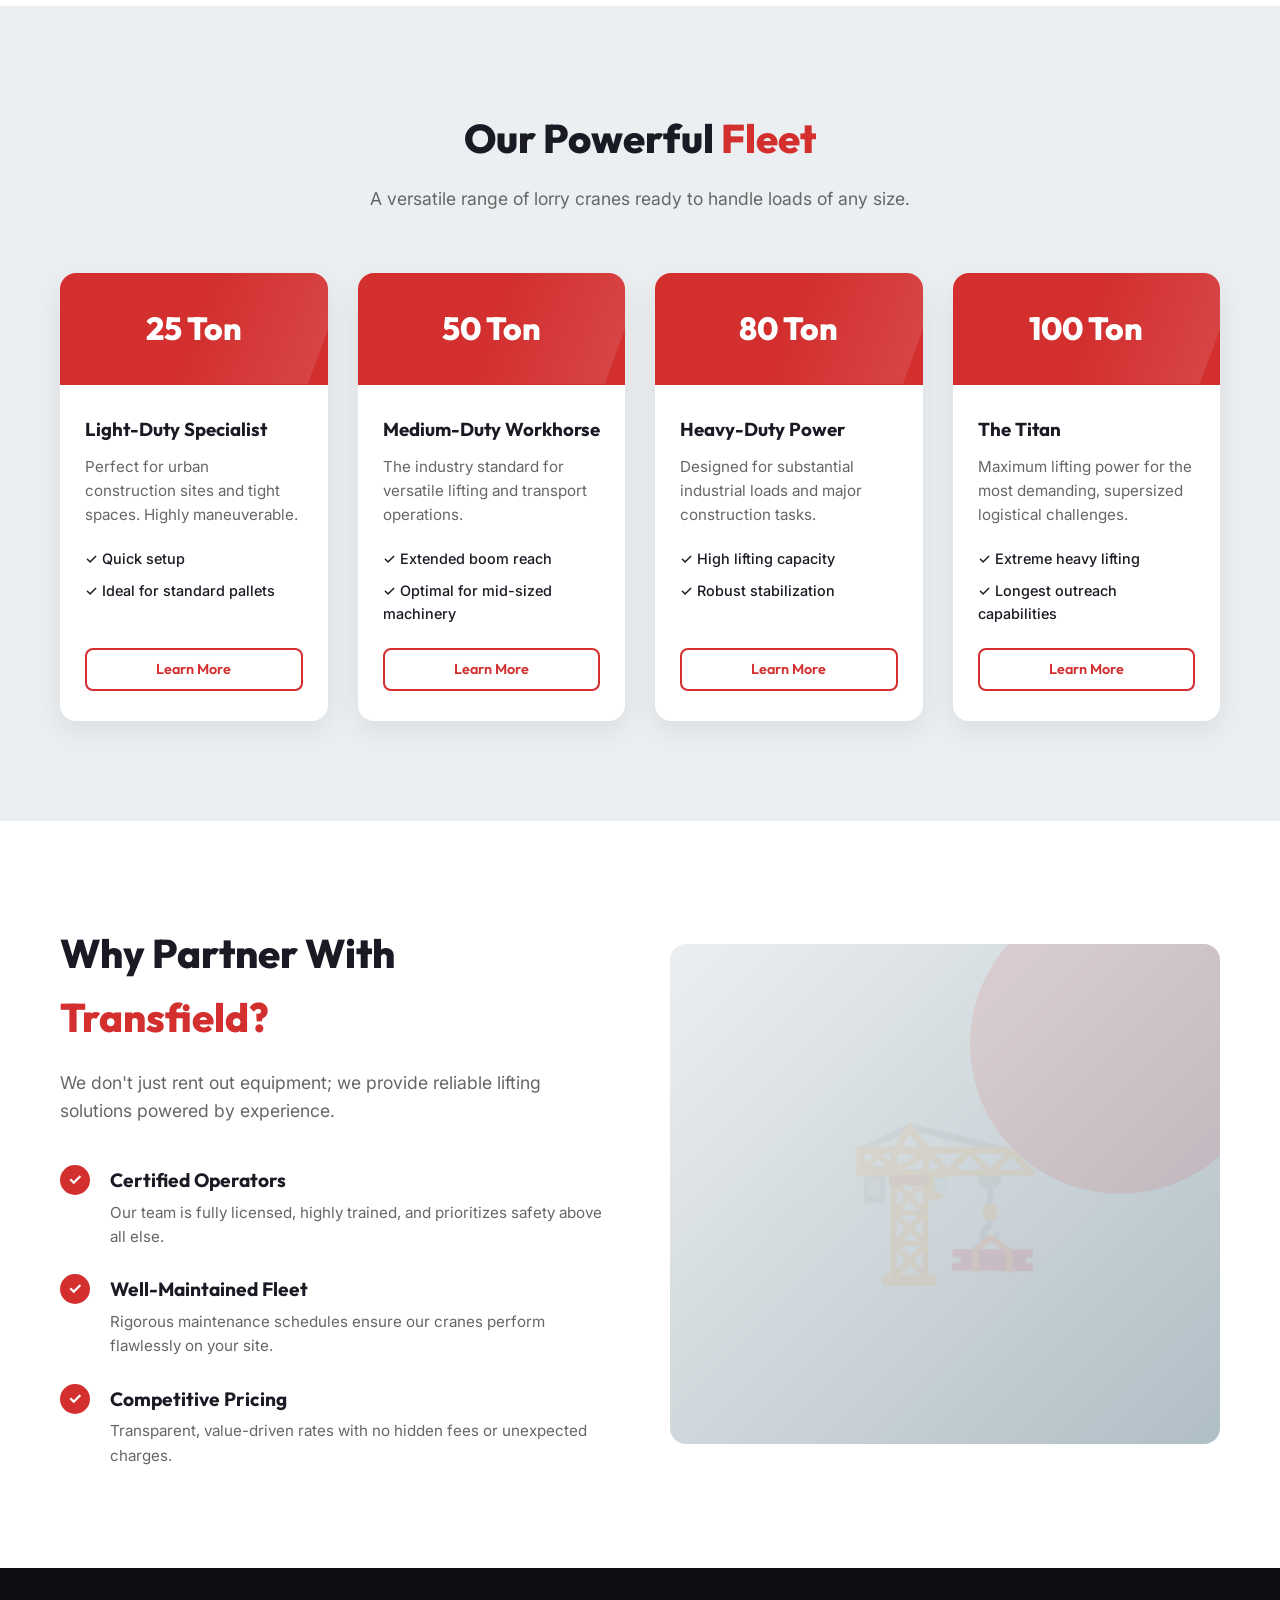
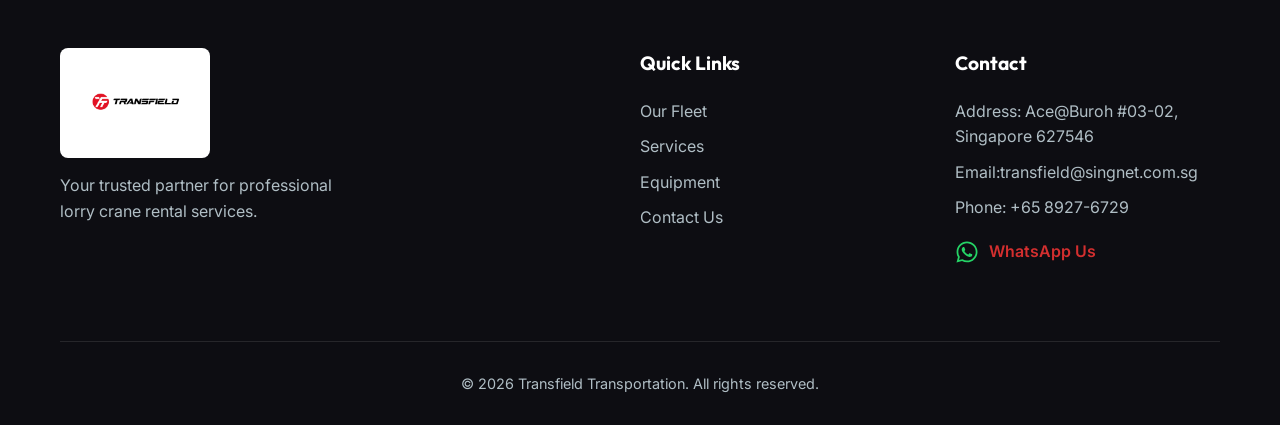
==== commit 9df13916: "Update index.html" ====
--- a/index.html
+++ b/index.html
@@ -212,7 +212,7 @@
                     <h4>Quick Links</h4>
                     <a href="#fleet">Our Fleet</a>
                     <a href="#services">Services</a>
-                    <a href="equipment.html">Equipment</a>
+                    <a href="Equipment.html">Equipment</a>
                     <a href="quote.html">Contact Us</a>
                 </div>
                 <div class="footer-contact">
--- a/styles.css
+++ b/styles.css
@@ -1,14 +1,11 @@
 :root {
     /* Color Palette - Red & Silver theme */
     --clr-primary: #D32F2F;
-    /* Deep Red */
     --clr-primary-hover: #B71C1C;
     --clr-silver: #B0BEC5;
-    /* Silver/Grey */
     --clr-silver-dark: #78909C;
     --clr-silver-light: #ECEFF1;
     --clr-dark: #1A1A24;
-    /* Deep Navy/Black for contrast */
     --clr-darker: #111118;
     --clr-white: #FFFFFF;
     --clr-text: #333333;
@@ -43,6 +40,12 @@
     overflow-x: hidden;
 }
 
+img,
+video,
+iframe {
+    max-width: 100%;
+}
+
 /* Utilities */
 .container {
     max-width: 1200px;
@@ -79,7 +82,8 @@
     margin-bottom: 60px;
 }
 
-.section-header h2 {
+.section-header h2,
+.why-content h2 {
     font-family: var(--font-heading);
     font-size: 2.5rem;
     font-weight: 800;
@@ -179,7 +183,7 @@
 }
 
 .logo-img {
-    height: 196px;
+    height: 180px;
     width: auto;
     max-width: 100%;
     display: block;
@@ -187,7 +191,7 @@
 }
 
 .navbar.scrolled .logo-img {
-    height: 154px;
+    height: 140px;
 }
 
 .logo-red {
@@ -209,7 +213,7 @@
 }
 
 .nav-links a:not(.btn) {
-    color: var(--clr-white);
+    color: var(--clr-primary);
     text-decoration: none;
     font-weight: 500;
     transition: var(--transition);
@@ -406,21 +410,12 @@
     font-weight: 500;
 }
 
-/* Why Us */
-.why-grid {
-    grid-template-columns: 1fr 1fr;
-    gap: 60px;
-}
-
+/* Why Choose Us */
 .why-content h2 {
-    font-family: var(--font-heading);
-    font-size: 2.5rem;
-    font-weight: 800;
     margin-bottom: 20px;
-    color: var(--clr-dark);
-}
-
-.why-content>p {
+}
+
+.why-content > p {
     color: var(--clr-text-light);
     font-size: 1.1rem;
     margin-bottom: 40px;
@@ -550,168 +545,7 @@
     font-size: 1.1rem;
 }
 
-/* Footer */
-.footer {
-    background-color: #0d0d12;
-    color: var(--clr-silver);
-    padding: 80px 0 30px;
-}
-
-.footer-grid {
-    display: grid;
-    grid-template-columns: 2fr 1fr 1fr;
-    gap: 50px;
-    margin-bottom: 60px;
-}
-
-.footer-logo {
-    height: 196px;
-    width: auto;
-    max-width: 100%;
-    margin-bottom: 15px;
-    display: block;
-    background-color: var(--clr-white);
-    padding: 15px;
-    border-radius: 8px;
-}
-
-.footer-brand p {
-    max-width: 300px;
-}
-
-.footer-links h4,
-.footer-contact h4 {
-    color: var(--clr-white);
-    font-family: var(--font-heading);
-    font-size: 1.2rem;
-    margin-bottom: 20px;
-}
-
-.footer-links a {
-    display: block;
-    color: var(--clr-silver);
-    text-decoration: none;
-    margin-bottom: 10px;
-    transition: var(--transition);
-}
-
-.footer-links a:hover {
-    color: var(--clr-primary);
-    transform: translateX(5px);
-}
-
-.footer-contact p {
-    margin-bottom: 10px;
-}
-
-.footer-bottom {
-    text-align: center;
-    padding-top: 30px;
-    border-top: 1px solid rgba(255, 255, 255, 0.1);
-    font-size: 0.9rem;
-}
-
-/* Animations */
-.fade-up {
-    opacity: 0;
-    transform: translateY(30px);
-    transition: opacity 0.8s ease, transform 0.8s ease;
-}
-
-.fade-in {
-    opacity: 0;
-    transition: opacity 1s ease;
-}
-
-.fade-up.visible,
-.fade-in.visible {
-    opacity: 1;
-    transform: translateY(0);
-}
-
-.delay-1 {
-    transition-delay: 0.2s;
-}
-
-.delay-2 {
-    transition-delay: 0.4s;
-}
-
-.delay-3 {
-    transition-delay: 0.6s;
-}
-
-/* Responsive */
-@media (max-width: 992px) {
-    .hero h1 {
-        font-size: 3.5rem;
-    }
-
-    .why-grid {
-        grid-template-columns: 1fr;
-    }
-
-    .footer-grid {
-        grid-template-columns: 1fr 1fr;
-    }
-}
-
-@media (max-width: 768px) {
-    .nav-links {
-        position: absolute;
-        top: 100%;
-        left: 0;
-        width: 100%;
-        background-color: var(--clr-dark);
-        flex-direction: column;
-        padding: 30px 0;
-        clip-path: polygon(0 0, 100% 0, 100% 0, 0 0);
-        transition: clip-path 0.4s ease;
-    }
-
-    .nav-links.active {
-        clip-path: polygon(0 0, 100% 0, 100% 100%, 0 100%);
-    }
-
-    .hamburger {
-        display: flex;
-    }
-
-    .hamburger.active span:nth-child(1) {
-        transform: translateY(9px) rotate(45deg);
-    }
-
-    .hamburger.active span:nth-child(2) {
-        opacity: 0;
-    }
-
-    .hamburger.active span:nth-child(3) {
-        transform: translateY(-9px) rotate(-45deg);
-    }
-
-    .hero h1 {
-        font-size: 2.8rem;
-    }
-
-    .hero-buttons {
-        flex-direction: column;
-    }
-
-    .contact-form {
-        grid-template-columns: 1fr;
-    }
-
-    .footer-grid {
-        grid-template-columns: 1fr;
-        gap: 30px;
-    }
-
-    .contact-form-wrapper {
-        padding: 30px 20px;
-    }
-}
-
-/* WhatsApp Link Styling */
+/* WhatsApp */
 .whatsapp-link {
     color: var(--clr-primary);
     text-decoration: none;
@@ -778,16 +612,98 @@
     transform: scale(1.1);
 }
 
-@media (max-width: 768px) {
-    .floating-whatsapp {
-        bottom: 20px;
-        right: 20px;
-        width: 50px;
-        height: 50px;
-    }
-}
-
-/* Individual Crane Pages */
+/* Footer */
+.footer {
+    background-color: #0d0d12;
+    color: var(--clr-silver);
+    padding: 80px 0 30px;
+}
+
+.footer-grid {
+    display: grid;
+    grid-template-columns: 2fr 1fr 1fr;
+    gap: 50px;
+    margin-bottom: 60px;
+}
+
+.footer-logo {
+    height: 110px;
+    width: auto;
+    max-width: 100%;
+    margin-bottom: 15px;
+    display: block;
+    background-color: var(--clr-white);
+    padding: 15px;
+    border-radius: 8px;
+}
+
+.footer-brand p {
+    max-width: 300px;
+}
+
+.footer-links h4,
+.footer-contact h4 {
+    color: var(--clr-white);
+    font-family: var(--font-heading);
+    font-size: 1.2rem;
+    margin-bottom: 20px;
+}
+
+.footer-links a {
+    display: block;
+    color: var(--clr-silver);
+    text-decoration: none;
+    margin-bottom: 10px;
+    transition: var(--transition);
+}
+
+.footer-links a:hover {
+    color: var(--clr-primary);
+    transform: translateX(5px);
+}
+
+.footer-contact p {
+    margin-bottom: 10px;
+}
+
+.footer-bottom {
+    text-align: center;
+    padding-top: 30px;
+    border-top: 1px solid rgba(255, 255, 255, 0.1);
+    font-size: 0.9rem;
+}
+
+/* Animations */
+.fade-up {
+    opacity: 0;
+    transform: translateY(30px);
+    transition: opacity 0.8s ease, transform 0.8s ease;
+}
+
+.fade-in {
+    opacity: 0;
+    transition: opacity 1s ease;
+}
+
+.fade-up.visible,
+.fade-in.visible {
+    opacity: 1;
+    transform: translateY(0);
+}
+
+.delay-1 {
+    transition-delay: 0.2s;
+}
+
+.delay-2 {
+    transition-delay: 0.4s;
+}
+
+.delay-3 {
+    transition-delay: 0.6s;
+}
+
+/* Individual Crane & Equipment Pages */
 .page-hero {
     height: 60vh;
     min-height: 400px;
@@ -796,10 +712,8 @@
     align-items: center;
     justify-content: center;
     background-color: #1A1A24;
-    background-image: url('./XE1456B-4.jpeg');
     background-size: cover;
-    background-position: center center;
-    background-repeat: no-repeat;
+    background-position: center;
     text-align: center;
 }
 
@@ -823,42 +737,24 @@
     background-color: var(--clr-white);
 }
 
-.spec-list {
-    list-style: none;
-    font-size: 1.1rem;
-    line-height: 2;
-    margin-top: 20px;
-}
-
-.spec-list li {
-    border-bottom: 1px solid var(--clr-silver-light);
-    padding: 15px 0;
-    display: flex;
-    justify-content: space-between;
-    align-items: center;
-}
-
-.spec-list li:last-child {
-    border-bottom: none;
-}
-
-.spec-list li strong {
-    color: var(--clr-dark);
-    font-weight: 600;
-}
-
-.spec-list li span {
-    color: var(--clr-text-light);
-    text-align: right;
-}
-
-/* SLIDER for Photo of Crane */
+.why-grid,
+.equipment-grid {
+    display: grid;
+    grid-template-columns: repeat(2, minmax(0, 1fr));
+    gap: 60px;
+    align-items: center;
+}
+
+.equipment-card {
+    max-width: 100%;
+}
+
 .slider-container {
     width: 100%;
     max-width: 700px;
-}
-
-/* EACH SLIDE */
+    margin: 0 auto;
+}
+
 .slide {
     display: none;
 }
@@ -867,16 +763,22 @@
     display: block;
 }
 
-/* IMAGE */
 .crane-photo {
     width: 100%;
-    height: 550px;
+    height: 520px;
     object-fit: cover;
-    border-radius: 35px;
+    object-position: center;
+    border-radius: 30px;
     display: block;
 }
 
-/* CONTROLS BELOW IMAGE */
+.crane-photo-2 {
+    object-fit: cover;
+    object-position: center center;
+    background: #f2f2f2;
+    padding: 6px;
+}
+
 .slider-controls {
     display: flex;
     justify-content: center;
@@ -885,7 +787,6 @@
     margin-top: 25px;
 }
 
-/* BUTTONS */
 .slider-btn {
     width: 58px;
     height: 58px;
@@ -902,83 +803,9 @@
     background: #d9d9d9;
 }
 
-/* DOT CONTAINER */
 .dots {
     display: flex;
     align-items: center;
-    gap: 12px;
-    background: #e8e8e8;
-    padding: 16px 28px;
-    border-radius: 50px;
-}
-
-/* DOTS */
-.dot {
-    width: 12px;
-    height: 12px;
-    background: #9a9a9a;
-    border-radius: 50%;
-    transition: 0.3s;
-}
-
-.dot.active {
-    background: #333;
-}
-
-/* MAKE IMAGE + INFO SIDE BY SIDE */
-.why-grid {
-    display: grid;
-    grid-template-columns: 1fr 1fr;
-    gap: 60px;
-    align-items: center;
-}
-
-/* IMAGE */
-.crane-photo {
-    width: 100%;
-    height: 520px;
-    object-fit: cover;
-    border-radius: 30px;
-    display: block;
-}
-
-/* SLIDER */
-.slider-container {
-    width: 100%;
-}
-
-/* SLIDES */
-.slide {
-    display: none;
-}
-
-.slide.active {
-    display: block;
-}
-
-/* CONTROLS */
-.slider-controls {
-    display: flex;
-    justify-content: center;
-    align-items: center;
-    gap: 22px;
-    margin-top: 25px;
-}
-
-/* BUTTONS */
-.slider-btn {
-    width: 58px;
-    height: 58px;
-    border: none;
-    border-radius: 50%;
-    background: #e8e8e8;
-    font-size: 28px;
-    cursor: pointer;
-}
-
-/* DOTS */
-.dots {
-    display: flex;
     gap: 12px;
     background: #e8e8e8;
     padding: 16px 28px;
@@ -990,37 +817,287 @@
     height: 12px;
     background: #999;
     border-radius: 50%;
+    transition: 0.3s;
 }
 
 .dot.active {
     background: #222;
 }
 
-/* MOBILE */
+/* Specification List */
+.spec-list {
+    list-style: none;
+    max-width: 700px;
+    margin-top: 30px;
+    padding: 0;
+    font-size: 1.1rem;
+}
+
+.spec-list li {
+    display: flex;
+    align-items: flex-start;
+    justify-content: flex-start;
+    gap: 12px;
+    margin-bottom: 18px;
+    text-align: left;
+}
+
+.spec-list li:last-child {
+    border-bottom: none;
+}
+
+.spec-list li strong {
+    min-width: 110px;
+    text-align: left;
+    font-weight: 700;
+    color: var(--clr-dark);
+}
+
+.spec-list li span {
+    flex: 1;
+    text-align: left;
+    color: var(--clr-text-light);
+}
+
+/* Tablet */
+@media (max-width: 992px) {
+    .hero h1 {
+        font-size: 3.5rem;
+    }
+
+    .why-grid,
+    .equipment-grid {
+        grid-template-columns: 1fr;
+        gap: 30px;
+        text-align: center;
+    }
+
+    .footer-grid {
+        grid-template-columns: 1fr 1fr;
+    }
+}
+
+/* Mobile */
 @media (max-width: 768px) {
-
-    .why-grid {
+    .container {
+        padding: 0 16px;
+    }
+
+    .section-padding {
+        padding: 60px 0;
+    }
+
+    .section-header h2,
+    .why-content h2 {
+        font-size: 2rem;
+    }
+
+    .navbar {
+        min-height: 120px;
+        padding: 8px 0;
+    }
+
+    .logo-img,
+    .navbar.scrolled .logo-img {
+        height: 128px;
+    }
+
+    .nav-links {
+        position: absolute;
+        top: 100%;
+        left: 0;
+        width: 100%;
+        background-color: var(--clr-dark);
+        display: flex;
+        flex-direction: column;
+        align-items: center;
+        padding: 30px 0;
+        gap: 20px;
+        clip-path: polygon(0 0, 100% 0, 100% 0, 0 0);
+        transition: clip-path 0.4s ease;
+        z-index: 999;
+    }
+
+    .nav-links.active {
+        clip-path: polygon(0 0, 100% 0, 100% 100%, 0 100%);
+    }
+
+    .hamburger {
+        display: flex;
+        z-index: 1001;
+    }
+
+    .hamburger.active span:nth-child(1) {
+        transform: translateY(9px) rotate(45deg);
+    }
+
+    .hamburger.active span:nth-child(2) {
+        opacity: 0;
+    }
+
+    .hamburger.active span:nth-child(3) {
+        transform: translateY(-9px) rotate(-45deg);
+    }
+
+    .hero {
+        min-height: 680px;
+        height: auto;
+        padding: 140px 0 70px;
+    }
+
+    .hero h1 {
+        font-size: clamp(2.2rem, 10vw, 2.8rem);
+    }
+
+    .hero p {
+        font-size: 1rem;
+    }
+
+    .hero-buttons {
+        flex-direction: column;
+        align-items: stretch;
+        gap: 18px;
+    }
+
+    .hero-buttons .btn,
+    .page-hero .btn {
+        width: 100%;
+        text-align: center;
+    }
+
+    .hero-buttons .btn:not(:last-child),
+    .page-hero .btn:not(:last-child) {
+        margin-bottom: 18px;
+    }
+
+    .services-grid,
+    .fleet-grid,
+    .contact-form,
+    .footer-grid {
         grid-template-columns: 1fr;
     }
 
-   .crane-photo {
+    .contact-form-wrapper {
+        padding: 30px 20px;
+    }
+
+    .why-grid,
+    .equipment-grid {
+        grid-template-columns: 1fr;
+        gap: 30px;
+        text-align: center;
+    }
+
+    .crane-photo {
+        height: auto;
+        aspect-ratio: 16 / 10;
+        border-radius: 20px;
+    }
+
+    .slider-container {
+        max-width: 100%;
+    }
+
+    .slider-btn {
+        width: 46px;
+        height: 46px;
+        font-size: 22px;
+    }
+
+    .dots {
+        padding: 12px 20px;
+    }
+
+    .spec-list {
+        width: 100%;
+        padding: 0 10px;
+    }
+
+    .spec-list li {
+        display: flex;
+        flex-direction: column;
+        align-items: center;
+        text-align: center;
+        gap: 2px;
+        margin-bottom: 24px;
+    }
+
+    .spec-list li strong {
+        min-width: unset;
+        text-align: center;
+        font-size: 1rem;
+    }
+
+    .spec-list li span {
+        width: 100%;
+        text-align: center;
+        font-size: 0.95rem;
+        line-height: 1.5;
+    }
+
+    .floating-whatsapp {
+        bottom: 20px;
+        right: 20px;
+        width: 50px;
+        height: 50px;
+    }
+
+    .footer-logo {
+        height: 80px;
+    }
+}
+
+/* Small Mobile */
+@media (max-width: 480px) {
+    .btn {
+        width: 100%;
+        text-align: center;
+    }
+
+    .page-hero {
+        min-height: 320px;
+        height: auto;
+        padding: 120px 0 60px;
+    }
+}
+
+/* Perfect mobile button alignment */
+@media (max-width: 768px) {
+
+  .spec-list + div {
+    display: flex;
+    flex-direction: column;
+    align-items: center;
+    gap: 18px;
     width: 100%;
-    aspect-ratio: 16 / 10; /* keeps image box natural */
-    object-fit: cover;
-    object-position: center;
-    border-radius: 30px;
-    display: block;
-}
-}
-.crane-photo-2 {
-    object-fit: cover;
-    object-position: center center;
-    background: #f2f2f2;
-    padding: 6px;
-}
-.why-grid {
-    display: grid;
-    grid-template-columns: 1fr 1fr;
-    gap: 60px;
-    align-items: center;
-}
+  }
+
+  .spec-list + div .btn {
+    width: 100%;
+    max-width: 320px;
+    margin: 0 !important;
+    display: flex;
+    justify-content: center;
+    align-items: center;
+    text-align: center;
+  }
+}
+.crane-action-buttons {
+    margin-top: 30px;
+    display: flex;
+    gap: 16px;
+}
+
+@media (max-width: 768px) {
+    .crane-action-buttons {
+        flex-direction: column;
+        gap: 18px;
+        width: 100%;
+    }
+
+    .crane-action-buttons .btn {
+        width: 100%;
+        margin: 0 !important;
+        text-align: center;
+    }
+}
